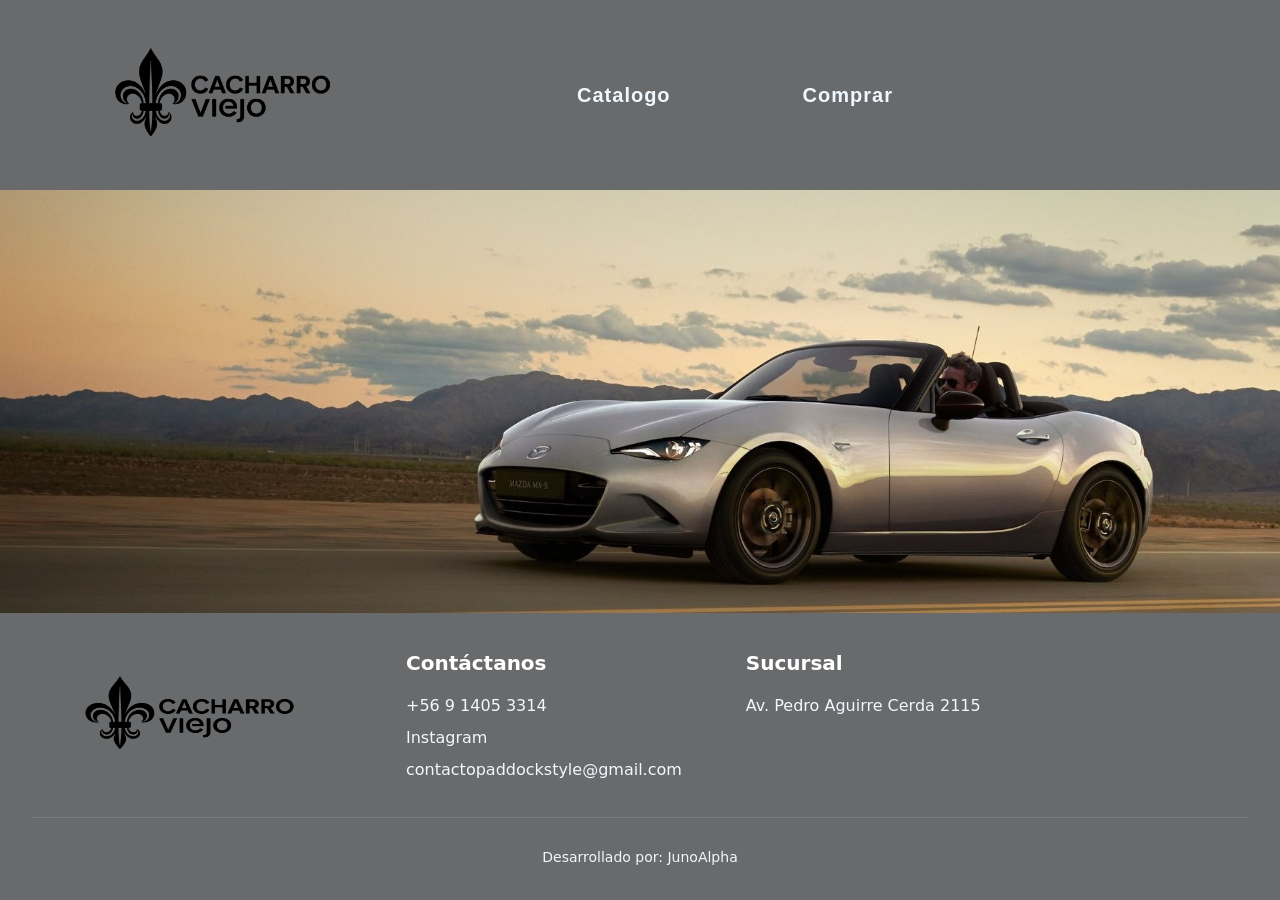
==== Juan Navarrete Fritz/index.html @ e700becf "Add files via upload" ====
<!DOCTYPE html>
<html lang="es">

<head>
  <meta charset="UTF-8">
  <meta name="viewport" content="width=device-width, initial-scale=1.0">
  <title>Document</title>
  <link rel="stylesheet" href="styles.css">
  <link href="https://cdn.jsdelivr.net/npm/bootstrap@5.3.0/dist/css/bootstrap.min.css" rel="stylesheet">
</head>

<body>
  <header>
    <nav class="main_navbar">
      <div class="logo_container">
        <a href="index.html"><img src="Imagenes/Gemini_Generated_Image_rsvi2drsvi2drsvi (1).png"
            alt="Cacharro Viejo Logo"></a>
      </div>
      <ul>
        <li class="nav-cont"><a href="catalogo.html">Catalogo</a></li>
        <li class="nav-cont"><a href="compra.html">Comprar</a></li>
      </ul>
    </nav>
  </header>

  <div class="hero_section">
    <img src="Imagenes/zvxs7ZWGijaqg3VnRv67Kg (2).jpg" alt="" class="hero_image">
  </div>

  <section class="footer_main">
    <footer class="footer_settings">
      <div class="footer_top">
        <a class="logo_link" href="index.html"><img src="Imagenes/Gemini_Generated_Image_rsvi2drsvi2drsvi (1).png"
            alt="Paddock Style logo"></a>
        <div class="footer_columns">
          <div class="footer_col">
            <p class="col_title">Contáctanos</p>
            <div class="col_info">
              <li><i class="bi bi-telephone"></i> +56 9 1405 3314</li>
              <li><a href="https://www.instagram.com/" target="_blank"><i class="bi bi-instagram"></i> Instagram</a>
              </li>
              <li><a href="mailto:juan.navarrete.fritz@gmail.com?subject=Consulta"><i
                    class="bi bi-envelope-at-fill"></i> contactopaddockstyle@gmail.com</a></li>
            </div>
          </div>
          <div class="footer_col">
            <p class="col_title">Sucursal</p>
            <div class="col_info">
              <a href="https://maps.app.goo.gl/JxFjL1ubP11rrr3u6" target="_blank"><i class="bi bi-geo-alt"></i> Av.
                Pedro Aguirre Cerda 2115</a>
            </div>
          </div>
        </div>
      </div>
      <hr class="footer_line">
      <div class="footer_bottom">
        <a href="https://github.com/JunoAlpha" target="_blank" class="dev_link">Desarrollado por: JunoAlpha</a>
      </div>
    </footer>
    <script src="app.js"></script>
    <script src="https://cdn.jsdelivr.net/npm/bootstrap@5.3.0/dist/js/bootstrap.bundle.min.js"></script>
</body>

</html>
---- Juan Navarrete Fritz/styles.css ----
body {
    background-color: rgb(203, 208, 211);
    margin: 0;
    display: grid;
    flex-direction: column;
    grid-template-rows: auto 1fr auto;
    min-height: 100vh;
    height: 100%;
    overflow-y: scroll;
}

main {
    flex: 1 0 auto;
}

header {
    position: sticky;
    top: 0;
    z-index: 1000;
}

.main_navbar {
    display: flex;
    justify-content: space-between;
    align-items: center;
    padding: 10px;
    background-color: #686a6c ;
}

.logo_container {
    margin-left: 50px;
    background-color: transparent;
}

.logo_container img {
    width: 320px;
    height: 170px;
}

.main_navbar ul {
    display: flex;
    position: relative;
    right: 90px;
    justify-content: center;
    list-style: none;
    gap: 100px;
    flex: 1;
    padding: 0;
    margin: 0;
}

.main_navbar a {
    text-decoration: none;
    color: aliceblue;
    padding: 0.5rem 1rem;
    border-radius: 5px;
    transition: background-color 0.3s ease;
    font-size: 20px;
    font-weight: bold;
    font-family: 'Allerta Stencil', sans-serif;
    letter-spacing: 1px;
}

.main_navbar a:hover {
    background-color: rgba(255, 255, 255, 0.2);
    color: aliceblue;
}

.logo_container a {
    padding: 0;
    border-radius: 0;
    transition: none;
}

.logo_container a:hover {
    width: 320px;
    height: 170px;
    background-color: transparent;
}

.footer_main {
    display: flex;
    justify-content: flex-end;
    flex-direction: column;
    margin-top: auto;
    flex-shrink: 0;
    flex-wrap: wrap;
}

.footer_settings {
    display: flex;
    flex-direction: column;
    padding: 2rem;
    background-color: #686a6c;
    flex-wrap: wrap;

}

.footer_top {
    display: flex;
    align-items: center;
    gap: 4rem;
    padding-bottom: 1rem;
}

.logo_link {
    margin: 0;
}

.footer_settings img {
    width: 310px;
    height: 140px;
}

.footer_columns {
    display: flex;
    gap: 4rem;
}

.footer_col {
    display: flex;
    flex-direction: column;
    gap: 0.5rem;
}

.col_title {
    font-size: 20px;
    font-weight: bold;
    color: white;
    margin: 0 0 0.5rem 0;
}

.col_info {
    display: flex;
    flex-direction: column;
    gap: 0.5rem;
    list-style: none;
    color: aliceblue;
}

.col_info a {
    text-decoration: none;
    color: aliceblue;
    list-style: none;
}

.col_info a:hover {
    text-decoration: underline;
    color: aliceblue;
}

.footer_line {
    border: none;
    border-top: 1px solid rgba(255, 255, 255, 0.4);
    width: 100%;
}

.footer_bottom {
    display: flex;
    justify-content: center;
    padding-top: 0.8rem;
}

.dev_link {
    text-decoration: none;
    font-size: 14px;
    color: aliceblue;
    margin: 0;
}

.dev_link:hover {
    text-decoration: underline;
}

/* Imagen Principal (Hero) */
.hero_section {
    width: 100%;
    height: 100%;
    display: flex;
    justify-content: center;
}

.hero_image {
    width: 100%;
    object-fit: cover;
}

@media (max-width: 1024px) {
    .main_navbar ul {
        gap: 30px;
        left: 20px;
    }

    .logo_container {
        margin-left: 20px;
    }

    .logo_container img {
        width: 170px;
        height: 70px;
    }

    .main_navbar a {
        font-size: 15px;
        padding: 0.4rem 0.6rem;
    }
}

@media (max-width: 768px) {
    .main_navbar {
        flex-direction: column;
        padding: 15px;
    }

    .logo_container {
        margin-left: 0;
    }

    .main_navbar ul {
        flex-wrap: wrap;
        justify-content: center;
        left: 0;
        gap: 10px;
        padding: 10px 0;
    }

    .footer_top {
        flex-direction: column;
        align-items: center;
        gap: 2rem;
    }

    .footer_columns {
        flex-direction: column;
        gap: 2rem;
        align-items: center;
        text-align: center;
    }
}

@media (max-width: 480px) {
    .main_navbar ul {
        flex-direction: column;
        align-items: center;
        gap: 5px;
    }

    .logo_container img {
        width: 150px;
        height: 60px;
    }

    .main_navbar a {
        font-size: 14px;
    }

    .footer_settings {
        padding: 1rem;
    }

    .footer_settings img {
        width: 200px;
        height: 90px;
    }

    .footer_top {
        flex-direction: column;
        align-items: center;
        gap: 1rem;
    }

    .footer_columns {
        flex-direction: column;
        align-items: center;
        text-align: center;
        gap: 1.5rem;
    }

    .col_title {
        font-size: 16px;
    }

    .col_info a {
        font-size: 14px;
    }

    .dev_link {
        font-size: 12px;
        text-align: center;
    }

    .hero_image {
        height: auto;
        max-height: 600px;
}


@media (min-width: 992px) {
    .hero_image {
        height: auto;
        max-height: 600px;
    }
}

@media (max-width: 769px) {
    .hero_image {
        overflow: hidden;
    }
}

@media (max-width: 769px) {
    .hero_image {
        width: 100%;
        height: 100%;
    }
}
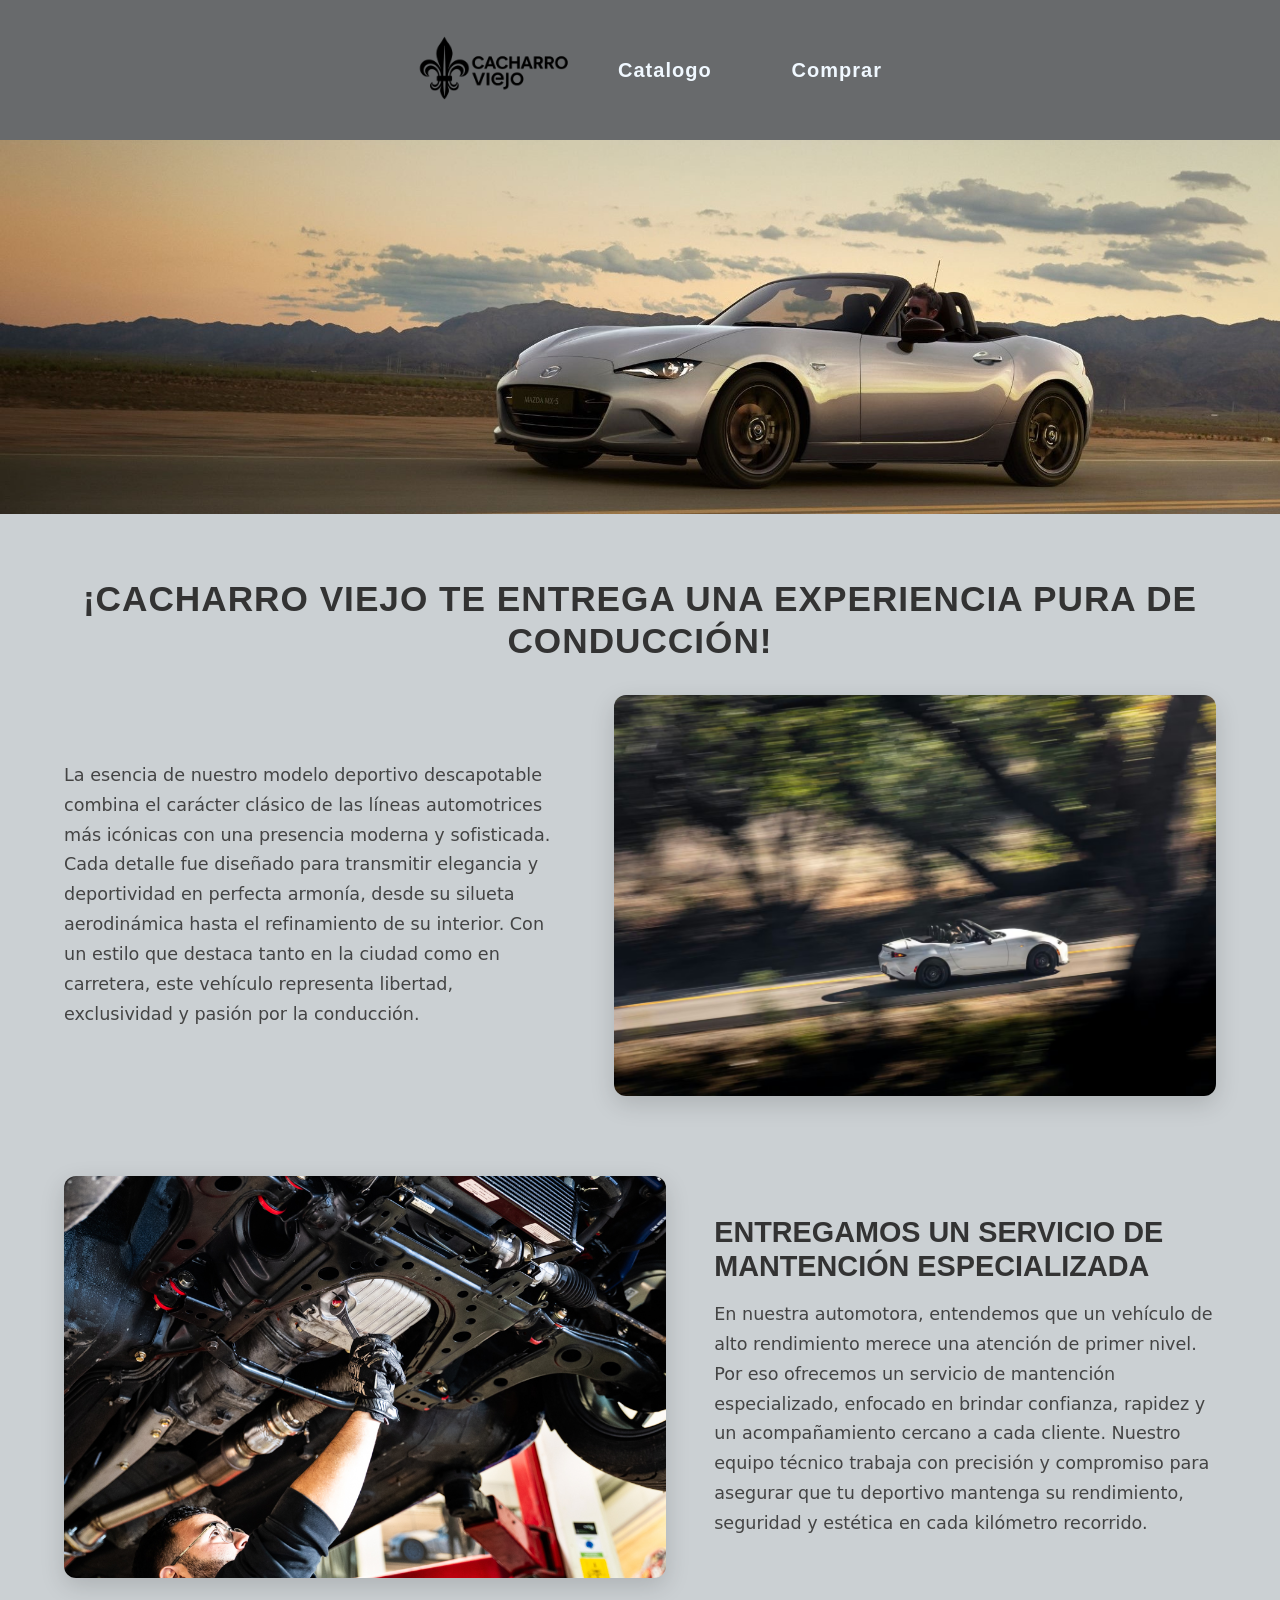
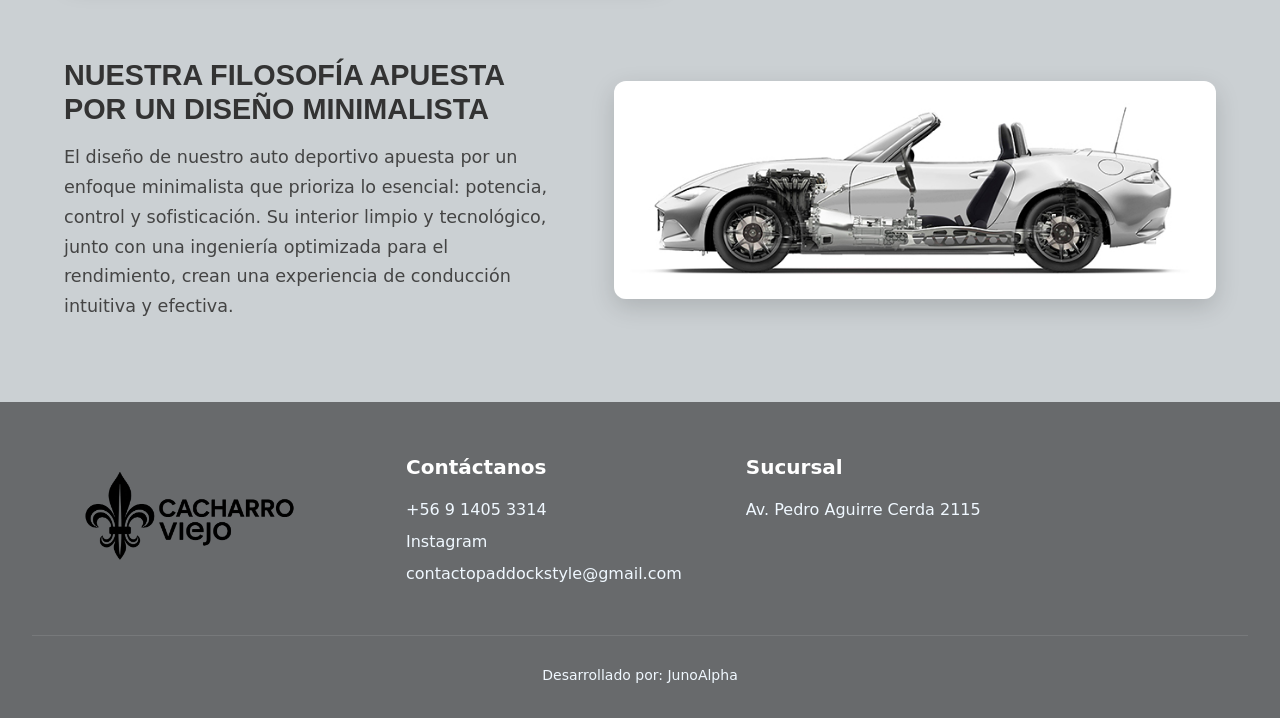
==== commit 04c590c6: "feat: se agregó un formulario de datos del cliente al momento de hacer el pago del vehículo, el pago" ====
--- a/Juan Navarrete Fritz/index.html
+++ b/Juan Navarrete Fritz/index.html
@@ -26,6 +26,54 @@
   <div class="hero_section">
     <img src="Imagenes/zvxs7ZWGijaqg3VnRv67Kg (2).jpg" alt="" class="hero_image">
   </div>
+
+  <main class="index-contenedor">
+    <section class="seccion-promo">
+      <h1 class="titulo-principal">¡Cacharro Viejo te entrega una experiencia pura de conducción!</h1>
+      <div class="promo-contenido">
+        <div class="texto-promo">
+          <p>La esencia de nuestro modelo deportivo descapotable combina el carácter clásico de las líneas automotrices más
+            icónicas con una presencia moderna y sofisticada. Cada detalle fue diseñado para transmitir elegancia y
+            deportividad en perfecta armonía, desde su silueta aerodinámica hasta el refinamiento de su interior. Con un estilo que
+            destaca tanto en la ciudad como en carretera, este vehículo representa libertad, exclusividad y pasión por
+            la conducción.</p>
+        </div>
+        <div class="imagen-promo">
+          <img src="Imagenes/2021_Mazda_Miata_Club_Review-18-scaled.avif" alt="Deportivo en carretera">
+        </div>
+      </div>
+    </section>
+
+    <section class="seccion-mantenimiento">
+      <div class="mantenimiento-contenido">
+        <div class="imagen-mantenimiento">
+          <img src="Imagenes/Service-wartung.jpg" alt="Servicio de mantenimiento">
+        </div>
+        <div class="texto-mantenimiento">
+          <h2>Entregamos un servicio de mantención especializada</h2>
+          <p>En nuestra automotora, entendemos que un vehículo de alto rendimiento merece una atención de primer nivel. 
+            Por eso ofrecemos un servicio de mantención especializado, enfocado en brindar confianza, rapidez y un 
+            acompañamiento cercano a cada cliente. Nuestro equipo técnico trabaja con precisión y compromiso para asegurar 
+            que tu deportivo mantenga su rendimiento, seguridad y estética en cada kilómetro recorrido.</p>
+        </div>
+      </div>
+    </section>
+
+    <section class="seccion-filosofia">
+      <div class="filosofia-contenido">
+        <div class="texto-filosofia">
+          <h3>Nuestra filosofía apuesta por un diseño minimalista</h3>
+          <p>El diseño de nuestro auto deportivo apuesta por un enfoque minimalista que prioriza lo esencial: 
+            potencia, control y sofisticación. Su interior limpio y tecnológico, junto con una ingeniería 
+            optimizada para el rendimiento, crean una experiencia de conducción intuitiva y efectiva.</p>
+        </div>
+        <div class="imagen-filosofia">
+          <img src="Imagenes/Mazda-MX-5-_02.jpg" alt="Filosofía de diseño">
+        </div>
+      </div>
+    </section>
+  </main>
+
 
   <section class="footer_main">
     <footer class="footer_settings">
--- a/Juan Navarrete Fritz/styles.css
+++ b/Juan Navarrete Fritz/styles.css
@@ -21,30 +21,30 @@
 
 .main_navbar {
     display: flex;
-    justify-content: space-between;
+    justify-content: center;
     align-items: center;
     padding: 10px;
     background-color: #686a6c ;
 }
 
 .logo_container {
-    margin-left: 50px;
     background-color: transparent;
+    display: flex;
+    align-items: center;
 }
 
 .logo_container img {
-    width: 320px;
-    height: 170px;
+    max-width: 300px;
+    height: 120px;
+    width: 100%;
 }
 
 .main_navbar ul {
     display: flex;
-    position: relative;
-    right: 90px;
     justify-content: center;
+    align-items: center;
     list-style: none;
-    gap: 100px;
-    flex: 1;
+    gap: 3rem;
     padding: 0;
     margin: 0;
 }
@@ -73,9 +73,18 @@
 }
 
 .logo_container a:hover {
-    width: 320px;
-    height: 170px;
+    max-width: 300px;
+    height: 120px;
     background-color: transparent;
+}
+
+.imagen_promo img{
+    width: 100%;
+    max-width: 800px;
+    height: auto;
+    border-radius: 12px;
+    box-shadow: 0 8px 28px rgba(0,0,0,0.18);
+    object-fit: cover;
 }
 
 .footer_main {
@@ -85,6 +94,7 @@
     margin-top: auto;
     flex-shrink: 0;
     flex-wrap: wrap;
+    margin-bottom: 0;
 }
 
 .footer_settings {
@@ -108,8 +118,9 @@
 }
 
 .footer_settings img {
-    width: 310px;
-    height: 140px;
+    max-width: 310px;
+    height: auto;
+    width: 100%;
 }
 
 .footer_columns {
@@ -172,7 +183,6 @@
     text-decoration: underline;
 }
 
-/* Imagen Principal (Hero) */
 .hero_section {
     width: 100%;
     height: 100%;
@@ -183,135 +193,615 @@
 .hero_image {
     width: 100%;
     object-fit: cover;
+}
+
+.coloresDiv input[type="radio"] {
+    position: absolute;
+    opacity: 0;
+    width: 0;
+    height: 0;
+}
+.selector_circulo {
+    display: block;
+    width: 32px;
+    height: 32px;
+    border-radius: 50%;
+    border: 2px solid transparent;
+    transition: all 0.3s ease;
+    cursor: pointer;
+}
+.coloresDiv input:checked + .color-circle {
+    border-color: #0d6efd;
+    transform: scale(1.15);
 }
 
 @media (max-width: 1024px) {
     .main_navbar ul {
-        gap: 30px;
-        left: 20px;
-    }
-
-    .logo_container {
-        margin-left: 20px;
+        gap: 1.5rem;
     }
 
     .logo_container img {
-        width: 170px;
-        height: 70px;
+        max-width: 250px;
     }
 
     .main_navbar a {
-        font-size: 15px;
-        padding: 0.4rem 0.6rem;
+        font-size: 18px;
+    }
+    
+    .footer_top {
+        gap: 2rem;
+    }
+
+    .footer_columns {
+        gap: 2rem;
     }
 }
 
 @media (max-width: 768px) {
     .main_navbar {
         flex-direction: column;
-        padding: 15px;
-    }
-
-    .logo_container {
-        margin-left: 0;
+        padding: 1rem;
+        gap: 1rem;
+    }
+
+    .logo_container img {
+        max-width: 200px;
     }
 
     .main_navbar ul {
+        gap: 1rem;
         flex-wrap: wrap;
-        justify-content: center;
-        left: 0;
-        gap: 10px;
-        padding: 10px 0;
     }
 
     .footer_top {
         flex-direction: column;
         align-items: center;
+        text-align: center;
         gap: 2rem;
     }
 
     .footer_columns {
         flex-direction: column;
+        align-items: center;
         gap: 2rem;
-        align-items: center;
-        text-align: center;
+    }
+
+    .footer_settings img {
+        max-width: 250px;
+    }
+    
+    .hero_image {
+        max-height: 400px;
     }
 }
 
 @media (max-width: 480px) {
     .main_navbar ul {
         flex-direction: column;
-        align-items: center;
-        gap: 5px;
+        width: 100%;
+        gap: 0.5rem;
+    }
+    
+    .main_navbar a {
+        display: block;
+        width: 100%;
+        text-align: center;
     }
 
     .logo_container img {
-        width: 150px;
-        height: 60px;
-    }
-
-    .main_navbar a {
-        font-size: 14px;
+        max-width: 150px;
     }
 
     .footer_settings {
         padding: 1rem;
     }
-
-    .footer_settings img {
-        width: 200px;
-        height: 90px;
-    }
-
-    .footer_top {
+    
+    .hero_image {
+        max-height: 300px;
+    }
+    
+    .col_title {
+        font-size: 18px;
+    }
+}
+
+.catalogo-hero {
+    display: flex;
+    flex-direction: column;
+    align-items: center;
+    padding: 2rem 1rem 1.5rem;
+    background-color: rgb(203, 208, 211);
+}
+
+.catalogo-hero__img {
+    width: 100%;
+    max-width: 680px;
+    height: auto;
+    border-radius: 12px;
+    box-shadow: 0 8px 28px rgba(0,0,0,0.18);
+    object-fit: cover;
+}
+
+.catalogo-hero__colores {
+    display: flex;
+    flex-direction: column;
+    align-items: center;
+    gap: 0.6rem;
+    margin-top: 1.2rem;
+}
+
+.catalogo-hero__colores-label {
+    font-size: 0.8rem;
+    font-weight: 700;
+    text-transform: uppercase;
+    letter-spacing: 1px;
+    color: #444;
+}
+
+.catalogo-hero__selector {
+    display: flex;
+    gap: 0.9rem;
+    flex-wrap: wrap;
+    justify-content: center;
+}
+
+.catalogo-panel {
+    display: grid;
+    grid-template-columns: 1fr 1fr 1fr;
+    gap: 1.5rem;
+    padding: 2rem 3rem;
+    background-color: #d8dde0;
+    border-top: 2px solid rgba(0,0,0,0.08);
+}
+
+.catalogo-panel__titulo {
+    font-family: 'Allerta Stencil', sans-serif;
+    font-size: 1rem;
+    font-weight: 700;
+    text-transform: uppercase;
+    letter-spacing: 1px;
+    color: #333;
+    margin-bottom: 1rem;
+    padding-bottom: 0.5rem;
+    border-bottom: 2px solid #686a6c;
+}
+
+.catalogo-panel__specs .list-group-item {
+    background: transparent;
+    font-size: 0.85rem;
+    padding: 0.45rem 0;
+}
+
+.catalogo-panel__opciones {
+    display: flex;
+    flex-direction: column;
+}
+
+.adicionalesDiv {
+    display: flex;
+    align-items: center;
+    margin-bottom: 0.6rem;
+}
+
+.adicionalesDiv input[type="checkbox"] {
+    position: absolute;
+    opacity: 0;
+    width: 0;
+    height: 0;
+}
+
+.adicional-label {
+    display: flex;
+    align-items: center;
+    gap: 0.7rem;
+    cursor: pointer;
+    font-size: 0.92rem;
+    color: #333;
+    padding: 0.55rem 1rem;
+    border-radius: 8px;
+    border: 2px solid #adb5bd;
+    background: rgba(255,255,255,0.55);
+    width: 100%;
+    transition: border-color 0.2s ease, background 0.2s ease, box-shadow 0.2s ease;
+    user-select: none;
+}
+
+.adicional-label::before {
+    content: "";
+    display: inline-block;
+    flex-shrink: 0;
+    width: 18px;
+    height: 18px;
+    border-radius: 5px;
+    border: 2px solid #686a6c;
+    background: white;
+    transition: background 0.2s ease, border-color 0.2s ease;
+}
+
+.adicionalesDiv input[type="checkbox"]:checked + .adicional-label {
+    border-color: #686a6c;
+    background: rgba(104, 106, 108, 0.12);
+    box-shadow: 0 2px 8px rgba(104,106,108,0.2);
+}
+
+.adicionalesDiv input[type="checkbox"]:checked + .adicional-label::before {
+    background: #686a6c;
+    border-color: #686a6c;
+    background-image: url("data:image/svg+xml,%3Csvg xmlns='http://www.w3.org/2000/svg' viewBox='0 0 16 16'%3E%3Cpath fill='white' d='M13.854 3.646a.5.5 0 0 1 0 .708l-7 7a.5.5 0 0 1-.708 0l-3.5-3.5a.5.5 0 1 1 .708-.708L6.5 10.293l6.646-6.647a.5.5 0 0 1 .708 0z'/%3E%3C/svg%3E");
+    background-size: 12px;
+    background-repeat: no-repeat;
+    background-position: center;
+}
+
+.adicional-label:hover {
+    border-color: #686a6c;
+    background: rgba(255,255,255,0.8);
+}
+
+.catalogo-panel__resumen {
+    display: flex;
+    flex-direction: column;
+    gap: 0.5rem;
+}
+
+.resumen-linea {
+    font-size: 0.9rem;
+    color: #444;
+    margin: 0;
+    padding: 0.3rem 0;
+    border-bottom: 1px solid rgba(0,0,0,0.08);
+}
+
+.resumen-extras {
+    list-style: none;
+    padding: 0;
+    margin: 0;
+    display: flex;
+    flex-direction: column;
+    gap: 0.25rem;
+}
+
+.resumen-extras li {
+    font-size: 0.88rem;
+    color: #555;
+    padding: 0.25rem 0;
+    border-bottom: 1px dashed rgba(0,0,0,0.1);
+}
+
+.resumen-total {
+    display: flex;
+    justify-content: space-between;
+    align-items: center;
+    margin-top: auto;
+    padding: 0.8rem 1rem;
+    background: #686a6c;
+    border-radius: 10px;
+    color: white;
+    font-weight: 700;
+    font-size: 1rem;
+    font-family: 'Allerta Stencil', sans-serif;
+    letter-spacing: 0.5px;
+    box-shadow: 0 4px 12px rgba(0,0,0,0.2);
+}
+
+@media (max-width: 1024px) {
+    .catalogo-panel {
+        grid-template-columns: 1fr 1fr;
+        padding: 1.5rem 2rem;
+    }
+    .catalogo-panel__resumen {
+        grid-column: 1 / -1;
+    }
+}
+
+@media (max-width: 768px) {
+    .catalogo-panel {
+        grid-template-columns: 1fr;
+        padding: 1.2rem;
+    }
+    .catalogo-hero__img {
+        max-width: 100%;
+    }
+}
+
+@media (max-width: 480px) {
+    .catalogo-panel {
+        padding: 1rem;
+    }
+    .catalogo-hero {
+        padding: 1rem 0.5rem;
+    }
+    .catalogo-panel__titulo {
+        font-size: 0.9rem;
+    }
+    .adicional-label {
+        font-size: 0.85rem;
+        padding: 0.4rem 0.8rem;
+    }
+    .resumen-total {
+        font-size: 0.9rem;
+        padding: 0.6rem 0.8rem;
+    }
+}
+.compra-contenedor {
+    display: flex;
+    justify-content: center;
+    align-items: center;
+    padding: 3rem 1.5rem;
+    background-color: rgb(203, 208, 211);
+}
+
+.desglose-compra {
+    background: #ffffff;
+    border-radius: 8px;
+    box-shadow: 0 4px 15px rgba(0, 0, 0, 0.08);
+    width: 100%;
+    max-width: 500px;
+    padding: 2rem;
+    display: flex;
+    flex-direction: column;
+    gap: 1rem;
+}
+
+.titulo-compra {
+    font-family: 'Allerta Stencil', sans-serif;
+    font-size: 1.5rem;
+    font-weight: bold;
+    color: #333;
+    text-transform: uppercase;
+    letter-spacing: 0.5px;
+    margin: 0 0 0.5rem 0;
+    text-align: center;
+    border-bottom: 2px solid #686a6c;
+    padding-bottom: 0.5rem;
+}
+
+.detalle-items {
+    display: flex;
+    flex-direction: column;
+    gap: 0.8rem;
+}
+
+.detalle-linea {
+    font-size: 1rem;
+    color: #444;
+    margin: 0;
+    padding: 0.2rem 0;
+    border-bottom: 1px dashed rgba(0, 0, 0, 0.08);
+}
+
+.detalles-adicionales {
+    display: flex;
+    flex-direction: column;
+    gap: 0.4rem;
+}
+
+.titulo-adicionales {
+    font-weight: bold;
+    font-size: 1rem;
+    color: #555;
+}
+
+#valor_extras {
+    list-style: none;
+    padding: 0 0 0 1rem;
+    margin: 0;
+    display: flex;
+    flex-direction: column;
+    gap: 0.3rem;
+}
+
+#valor_extras li {
+    font-size: 0.95rem;
+    color: #666;
+}
+
+#valor_extras li::before {
+    content: "– ";
+    color: #888;
+}
+
+.linea-compra {
+    border: none;
+    border-top: 1px solid rgba(0, 0, 0, 0.12);
+    margin: 0.5rem 0;
+}
+
+.total-compra {
+    font-family: 'Allerta Stencil', sans-serif;
+    font-size: 1.3rem;
+    font-weight: bold;
+    color: #333;
+    margin: 0;
+    text-align: right;
+}
+
+.total-compra span {
+    color: #28a745;
+}
+
+.boton-confirmar {
+    font-family: 'Allerta Stencil', sans-serif;
+    font-size: 1rem;
+    text-transform: uppercase;
+    font-weight: bold;
+    background: #686a6c;
+    color: white;
+    border: none;
+    border-radius: 6px;
+    padding: 0.8rem;
+    cursor: pointer;
+    transition: background-color 0.2s;
+    margin-top: 0.5rem;
+    text-align: center;
+}
+
+.boton-confirmar:hover {
+    background: #4e5052;
+}
+
+.boton-confirmar:active {
+    transform: scale(0.99);
+}
+
+@media (max-width: 768px) {
+    .compra-contenedor {
+        padding: 2rem 1rem;
+    }
+    .desglose-compra {
+        padding: 1.5rem;
+    }
+    .titulo-compra {
+        font-size: 1.3rem;
+    }
+    .total-compra {
+        font-size: 1.1rem;
+    }
+}
+
+@media (max-width: 480px) {
+    .compra-contenedor {
+        padding: 1rem 0.5rem;
+    }
+    .desglose-compra {
+        padding: 1rem;
+    }
+    .boton-confirmar {
+        font-size: 0.9rem;
+        padding: 0.7rem;
+    }
+}
+
+.index-contenedor {
+    padding: 2rem 4rem 5rem 4rem; 
+    background-color: rgb(203, 208, 211);
+    display: flex;
+    flex-direction: column;
+    gap: 5rem; 
+}
+
+.titulo-principal {
+    font-family: 'Allerta Stencil', sans-serif;
+    font-size: 2.2rem;
+    font-weight: bold;
+    color: #333;
+    text-transform: uppercase;
+    letter-spacing: 1px;
+    text-align: center;
+    margin-top: 2rem;
+    margin-bottom: 2rem;
+}
+
+.promo-contenido,
+.mantenimiento-contenido,
+.filosofia-contenido {
+    display: flex;
+    align-items: center;
+    gap: 3rem;
+}
+
+.texto-promo,
+.texto-mantenimiento,
+.texto-filosofia {
+    flex: 1;
+    text-align: left;
+}
+
+.texto-promo p,
+.texto-mantenimiento p,
+.texto-filosofia p {
+    font-size: 1.1rem;
+    line-height: 1.7;
+    color: #444;
+    margin: 0;
+}
+
+.texto-mantenimiento h2,
+.texto-filosofia h3 {
+    font-family: 'Allerta Stencil', sans-serif;
+    font-size: 1.8rem;
+    font-weight: bold;
+    color: #333;
+    text-transform: uppercase;
+    margin-bottom: 1rem;
+}
+
+.imagen-promo,
+.imagen-mantenimiento,
+.imagen-filosofia {
+    flex: 1.2;
+    display: flex;
+    justify-content: center;
+}
+
+.imagen-promo img,
+.imagen-mantenimiento img,
+.imagen-filosofia img {
+    width: 100%;
+    max-width: 650px;
+    height: auto;
+    border-radius: 12px;
+    box-shadow: 0 8px 24px rgba(0, 0, 0, 0.15);
+    object-fit: cover;
+}
+
+@media (max-width: 992px) {
+    .index-contenedor {
+        padding: 2rem 2rem 5rem 2rem;
+        gap: 4rem;
+    }
+    
+    .promo-contenido,
+    .mantenimiento-contenido,
+    .filosofia-contenido {
         flex-direction: column;
-        align-items: center;
-        gap: 1rem;
-    }
-
-    .footer_columns {
-        flex-direction: column;
-        align-items: center;
+        gap: 2rem;
+    }
+    
+    .seccion-mantenimiento .mantenimiento-contenido {
+        flex-direction: column-reverse; 
+    }
+
+    .texto-promo,
+    .texto-mantenimiento,
+    .texto-filosofia {
         text-align: center;
-        gap: 1.5rem;
-    }
-
-    .col_title {
-        font-size: 16px;
-    }
-
-    .col_info a {
-        font-size: 14px;
-    }
-
-    .dev_link {
-        font-size: 12px;
-        text-align: center;
-    }
-
-    .hero_image {
-        height: auto;
-        max-height: 600px;
-}
-
-
-@media (min-width: 992px) {
-    .hero_image {
-        height: auto;
-        max-height: 600px;
-    }
-}
-
-@media (max-width: 769px) {
-    .hero_image {
-        overflow: hidden;
-    }
-}
-
-@media (max-width: 769px) {
-    .hero_image {
-        width: 100%;
-        height: 100%;
-    }
-}
-
+    }
+    
+    .titulo-principal {
+        font-size: 1.8rem;
+    }
+}
+
+@media (max-width: 768px) {
+    .index-contenedor {
+        padding: 1.5rem 1.5rem 3rem 1.5rem;
+        gap: 3rem;
+    }
+    .texto-promo p,
+    .texto-mantenimiento p,
+    .texto-filosofia p {
+        font-size: 1rem;
+    }
+    .texto-mantenimiento h2,
+    .texto-filosofia h3 {
+        font-size: 1.5rem;
+    }
+    .titulo-principal {
+        font-size: 1.5rem;
+    }
+}
+
+@media (max-width: 480px) {
+    .index-contenedor {
+        padding: 1rem 1rem 2rem 1rem;
+        gap: 2rem;
+    }
+    .titulo-principal {
+        font-size: 1.3rem;
+    }
+    .texto-mantenimiento h2,
+    .texto-filosofia h3 {
+        font-size: 1.3rem;
+    }
+}
